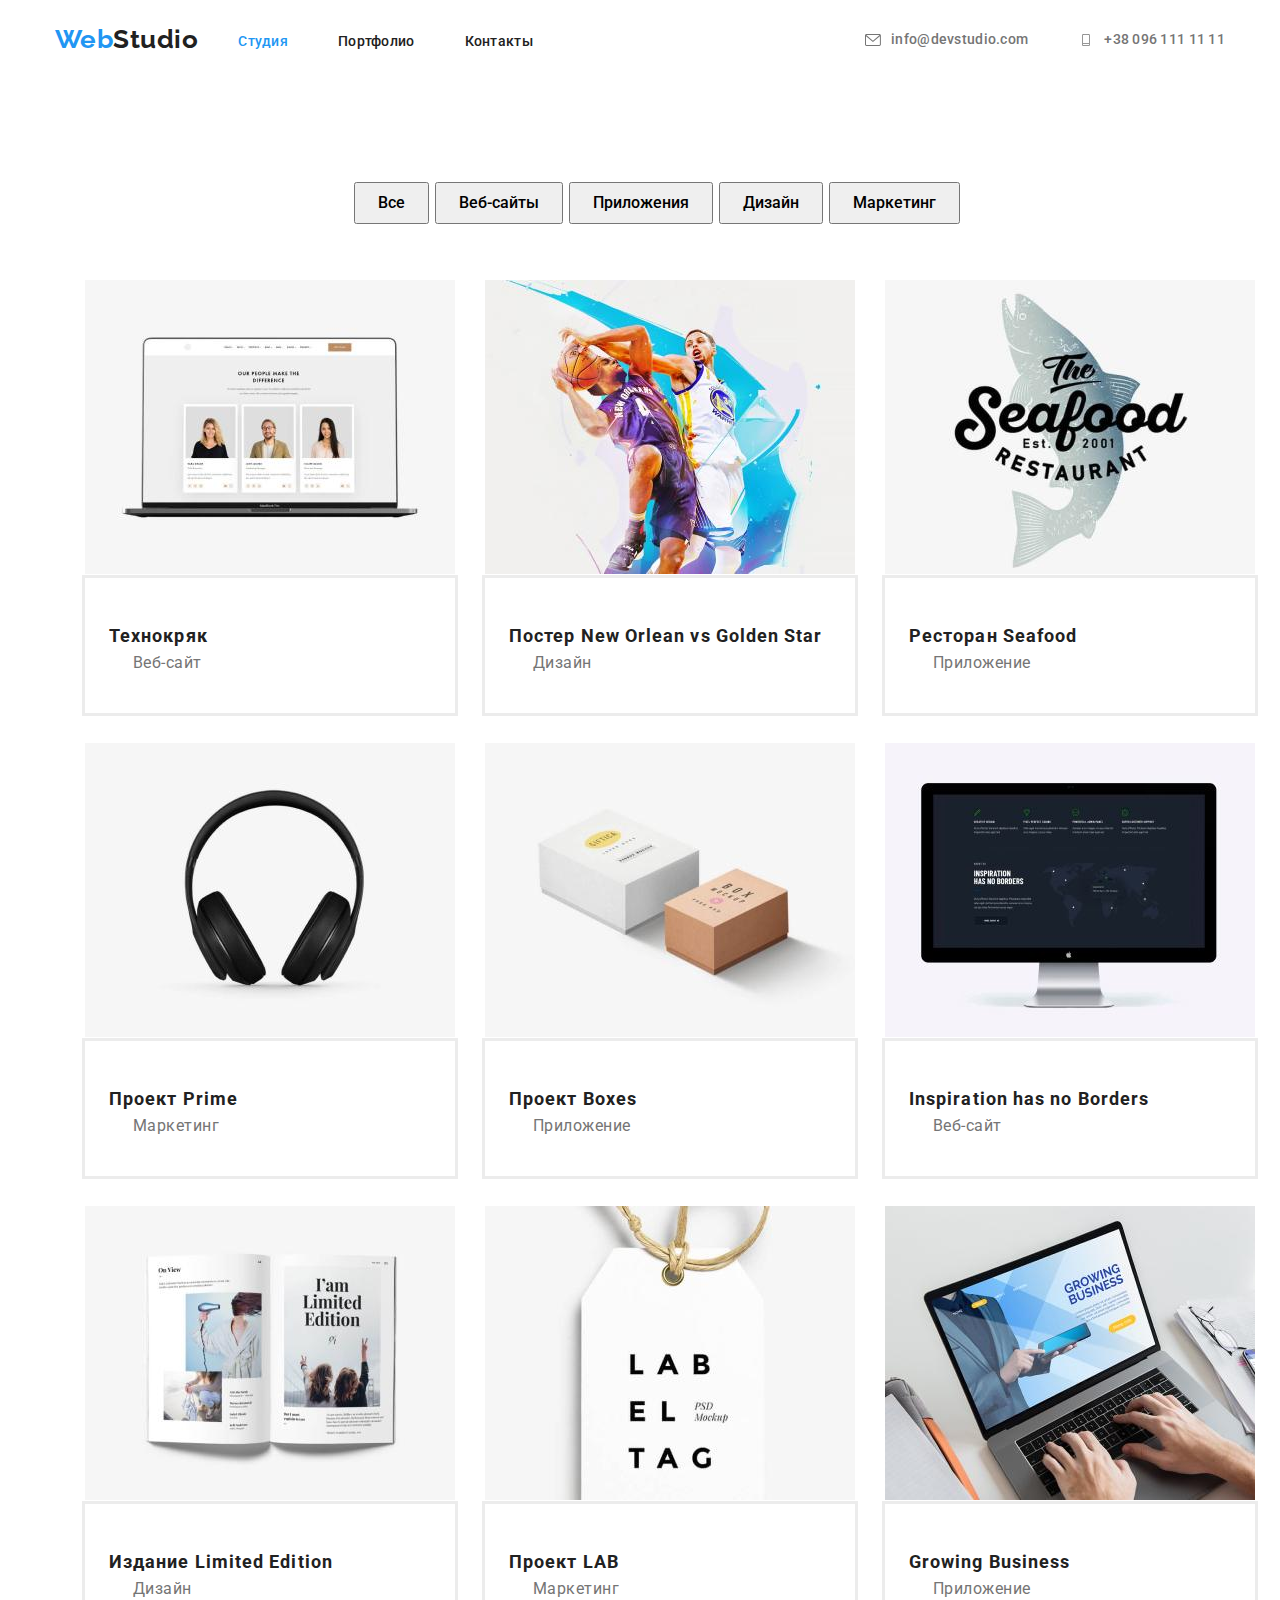
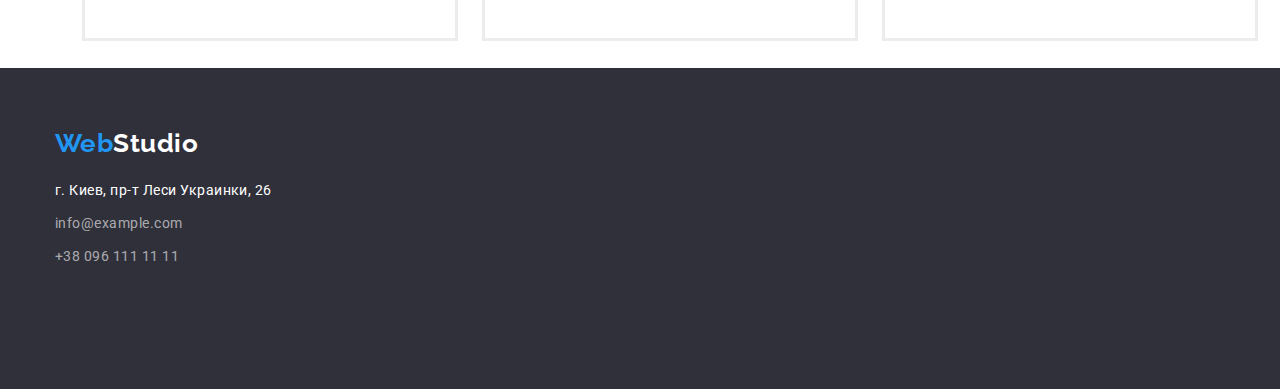
==== portfolio.html @ 42c03969 "start" ====
<!DOCTYPE html>
<html lang="ru">
<head>
    <meta charset="UTF-8">
    <meta http-equiv="X-UA-Compatible" content="IE=edge">
    <meta name="viewport" content="width=device-width, initial-scale=1.0">
    <title>Document</title>
    <link rel="preconnect" href="https://fonts.gstatic.com" crossorigin>
    <link href="https://fonts.googleapis.com/css2?family=Raleway:wght@700&family=Roboto:wght@400;500;700;900&display=swap" rel="stylesheet"/>
    <link rel="stylesheet" href="link rel="preconnect href="https://fonts.googleapis.com">
    <link rel="stylesheet" href="https://cdnjs.cloudflare.com/ajax/libs/modern-normalize/1.1.0/modern-normalize.min.css">
    <link rel="stylesheet" href="./css/styles.css">
</head>
<body>
    
    <header>
        <div class="container">
    <div class="main-navigation">
        <nav class="main-nav">
            <div class="logo-head">
                <a class="logo" href="./index.html"><span class="web">Web</span>Studio</a>
            </div>   
        
                <ul class="site-nav">
                    <li class="site-nav-linc"><a href="./index.html" class="linc curent">Студия</a></li>
                    <li class="site-nav-linc"><a href="./portfolio.html" class="linc">Портфолио</a></li>
                    <li class="site-nav-linc"><a href="" class="linc">Контакты</a></li>
                </ul>
            
         </nav>
                <ul class="contact">
                     <li class="contact-item"> <a class="contact-link" href="emailto:info@devstudio.com"><svg class="contacts-icon" width="16" height="12"><use href="./images/symbol-defs.svg#icon-envelope"> </use></svg>info@devstudio.com </a></li>
                     <li> <a class="contact-link" href="tel:+380961111111"><svg class="contacts-icon" width="16" height="12"><use href="./images/symbol-defs.svg#icon-phone"> </use></svg> +38 096 111 11 11</a></li>
                     
                </ul>
            
    </div>
    </div>
        </header>
        
    <main>
        
        <section class="section-filters">
            <div class="container">
            <h1 class="visually-hidden">фильтры</h1>
            <ul class="filters">
                <li>
                    <button class="btn-portfolio" type="button">Все</button>
                </li>
                <li>
                    <button class="btn-portfolio" type="button">Веб-сайты</button>
                </li>
                <li>
                    <button class="btn-portfolio" type="button">Приложения</button>
                </li>
                <li>
                    <button class="btn-portfolio" type="button">Дизайн</button>
                </li>
                <li>
                    <button class="btn-portfolio" type="button">Маркетинг</button>
                </li>
            </ul>
       

    <ul class="filters-content">
        <li class="ftr-content">
            <img class="img-portfolio" src="./images/img(1).jpg" alt="ноутбук" width="370">
           <div class="card-text">
            <h2 class="title-portfolio">Технокряк</h2>
            <p class="title-work">Веб-сайт</p>
           </div>
        </li>
        <li class="ftr-content">
            <img class="img-portfolio" src="./images/img(2).jpg" alt="баскетболисти" width="370">
         <div class="card-text">
            <h2 class="title-portfolio">Постер New Orlean vs Golden Star</h2>
            <p class="title-work">Дизайн</p>
        </div>
        </li>
        <li class="ftr-content">
            <img class="img-portfolio" src="./images/img(3).jpg" alt="рыба" width="370">
         <div class="card-text">
            <h2 class="title-portfolio">Ресторан Seafood</h2>
            <p class="title-work">Приложение</p>
        </div>
        </li>
        <li class="ftr-content">
            <img class="img-portfolio" src="./images/img(4).jpg" alt="наушники" width="370">
         <div class="card-text">
            <h2 class="title-portfolio">Проект Prime</h2>
            <p class="title-work">Маркетинг</p>
         </div>
        </li>
        <li class="ftr-content">
            <img class="img-portfolio" src="./images/img(5).jpg" alt="коробки" width="370">
         <div class="card-text">
            <h2 class="title-portfolio">Проект Boxes</h2>
            <p class="title-work">Приложение</p>
        </div>
        </li>
        <li class="ftr-content">
            <img class="img-portfolio" src="./images/img(6).jpg" alt="монитор" width="370">
         <div class="card-text">
            <h2 class="title-portfolio">Inspiration has no Borders</h2>
            <p class="title-work">Веб-сайт</p>
        </div>
        </li>
        <li class="ftr-content">
            <img class="img-portfolio" src="./images/img(7).jpg" alt="книга" width="370">
        <div class="card-text">
            <h2 class="title-portfolio">Издание Limited Edition</h2>
            <p class="title-work">Дизайн</p>
        </div>
        </li>
        <li class="ftr-content">
            <img class="img-portfolio" src="./images/img(8).jpg" alt="бирка" width="370">
         <div class="card-text">
            <h2 class="title-portfolio">Проект LAB</h2>
            <p class="title-work">Маркетинг</p>
        </div>
        </li>
        <li class="ftr-content">
            <img class="img-portfolio" src="./images/img(9).jpg" alt="ноутбук" width="370">
            <div class="card-text">
            <h2 class="title-portfolio">Growing Business</h2>
            <p class="title-work">Приложение</p>
        </div>
        </li>
    
    </ul>
</div>
        </section>
       
    </main>
    <footer class="footer">
        <div class="container">
            <div class="footer-content">
                <a class="logo-footer" href="./index.html"><span class="web">Web</span>Studio</a>
            </div>
                <address>
                    <ul class="address">
                      <li><a class="location" href="https://bit.ly/3pXMvUd" target="_blank" rel="noopener noreferrer">г. Киев, пр-т
                          Леси Украинки, 26</a> </li>
                      <li><a class="link" href="mailto:info@devstudio.com">info@example.com</a> </li>
                      <li><a class="contact-num" href="tel:+380961111111">+38 096 111 11 11</a> </li>
                    </ul>
                </address>
           
        </div>
    </footer>
    
</body>
---- css/styles.css ----
/*колір основного текста #212121*/
/*другорядний колир текста #757575*/
/*білий #FFFFFF*/
/*акцент #2196F3*/
/* вторичний фон  #F5F4FA*/
:root {
--primary-text-color: #212121; 
--title-text-color: #757575;
--accent-color: #2196F3;
--hero-title-color: #ffffff;
--background-hero-color: #2F303A;
}
h1,h2,h3,h4,p,ul {
     margin: 0px;
}


body {
    background-color: var(--hero-title-color);
    color:var(--title-text-color);
    font-family: Roboto, sans-serif;
    font-style: normal;
    font-weight: 400;
    letter-spacing: 0.03em;
}

.container {
    width: 1200px;
    padding-left: 15px;
    padding-right: 15px;
    margin: 0 auto;
    /* outline: 2px solid tomato; */
}
ul {
    list-style: none;
    /* logo */
}
.logo:hover{
    color: var(--accent-color);
}
.web {
    color: var(--accent-color);
    font-family: Raleway, sans-serif; 
    font-weight: 700;
    font-size: 26px;
    line-height: 1.19;
    margin-top: 24px;
    
}
.logo {
    padding-top: 24px;
    padding-bottom: 25px;

    color:var(--primary-text-color) ;
    font-family: Raleway, sans-serif;
    font-weight: 700;
    font-size: 26px;
    line-height: 1.19;
   
}
.logo-head{
    display: flex;  
}

/* site- nav */
.main-navigation{
    display: flex;
    justify-content: space-between;
}
.main-nav{
    display: flex;
}
.site-nav .linc {
    color: var(--primary-text-color);
    font-weight: 500;
    font-size: 14px;
    line-height: 1,14;
    letter-spacing: 0.02em;
}
.site-nav{
    display: flex;
   
}
     

.nav-header{
    display: flex;
    align-items: center;
}
.linc{
   
    margin-top: 32px;
}
.site-nav-linc{
    margin-right: 50px;
    padding-bottom: 32px;
    padding-top: 32px;
}

.site-nav .linc:hover,
.site-nav .linc:focus{
    color: var(--accent-color);
}
.site-nav .linc.curent {
    color: var(--accent-color);
}

/* контакти */
.contact{
    display: flex; 
    padding-top: 32px;
    padding-bottom: 32px;
}

.contact-item{
    margin-right: 50px;
}
.contacts-icon{
    margin-right: 10px;
    fill: var(--title-text-color);
}
.contact-link:hover .contacts-icon{
fill: var(--accent-color);
}

.contact-link:focus .contacts-icon{
    fill: var(--accent-color);
}

.contact-link{
    display: flex;
    align-items: center;
 
    color: var(--title-text-color);

    font-weight: 500;
    font-size: 14px;
    line-height: 1.14;
    letter-spacing: 0.02em;
    
}
.contact-link:hover,
.contact-link:focus {
    color: var(--accent-color);
}


/* hero */
.hero-block {
    display: flow-root;
}
.hero {
    padding-top: 200px;
    padding-bottom: 210px;
    background-color: var(--background-hero-color);
    background-image: linear-gradient(rgba(47, 48, 58, 0.4),rgba(47, 48, 58, 0.4)), url(../images/herofon.jpg );
    max-width: 1600рх;
    background-repeat: no-repeat;
    background-size: cover;
    margin: 0 auto;
}   

.hero-title {
    display: block;
    margin-right: auto;
    margin-left: auto;
    width: 696px;
   
    color: var(--hero-title-color);

    font-weight: 900;
    font-size: 44px;
    line-height: 1.36;
    text-align: center;
    letter-spacing: 0.06em;
    text-transform: uppercase;
    
}

.section-title {
    width: 376px;
    height: 42px;
    text-align: center;
    margin-left: auto;
    margin-right: auto;
    margin-bottom: 50px;

    color: var(--primary-text-color);
    font-weight: 700;
    font-size: 36px;
    line-height: 1.16;
    text-align: center;
}
.feature {
    display: flex;
    justify-content: center;
}
.feature .title {
    color: var(--primary-text-color);
}
.qualities{
    padding-top: 94px;
    padding-bottom: 94px;
}
.title {
    margin-bottom: 10px;

    color: var(--primary-text-color);
    
    font-weight: 700;
    font-size: 14px;
    line-height: 1.14;
    text-transform: uppercase;
}

.description {
    margin-right: 30px;
    width: 270px;
    height: 75px;
    
    font-size: 14px;
    line-height: 1.7;
}

.description:last-child{
    margin-right: 0 px;
}
.comand-name {
    margin-bottom: 10px;

    color: var(--primary-text-color);
    
    font-weight: 500;
    font-size: 16px;
    line-height: 1.18;
}
.profession {
    margin-bottom: 30px;
    font-size: 16px;
    line-height: 1.18;
}
/* button */
.button {
    cursor: pointer;
    color: var(--primary-text-color);
    background-color: var(--accent-color);
    font-family: 'Roboto';
    font-style: normal;
}
.button-primary {
   margin-top: 30px;
    margin-left: auto;
    margin-right: auto;
    display: block;
    border-radius: 4px;


    color: var(--hero-title-color);
    background-color: var(--accent-color);
    cursor: pointer;
    font-family: inherit;
    font-style: normal;
    font-weight: 700;
    font-size: 16px;
    line-height: 1.9;
    letter-spacing: 0.06em;
}
.btn-portfolio {
    cursor: pointer;
    font-family: inherit;
    font-style: normal;
    font-weight: 500;
    font-size: 16px;
    line-height: 1.6;
    padding: 6px 22px;
    
}
.filters{
    display: flex;
    justify-content: center;
    margin-bottom: 56px;
    
}  
.filters >li:not(last chaild){
    margin-right: 6px;
}

.btn-portfolio:hover,
.btn-portfolio:focus {
    color: var(--hero-title-color);
    background-color: var(--accent-color);
} 
/* футер */
footer {
    background-color: var(--background-hero-color);
}
.logo-footer {
    color: var(--hero-title-color);
    font-family: Raleway, sans-serif;
    font-weight: 700;
    font-size: 26px;
    line-height: 1,19;
}
/* адреса */
.location {
    margin-bottom: 9px;
    display: block;

    color: var(--hero-title-color);
    font-family: 'Roboto';
    font-style: normal;
}
.link{
    margin-bottom: 9px;
    display: block;
}
.contact-num{
    padding-bottom: 60px;
    display: block;
}

.link,
.contact-num {
    color: rgba(255, 255, 255, 0.6);
    font-style: normal;  
}
.link:hover,
.contact-num:hover {
    color: var(--accent-color);
} 
.link:focus,
.contact-num:focus {
    color: var(--accent-color);
} 

address {
    font-size: 14px;
    line-height: 1.7;
}

/* portfolio */
.card-text{
    padding: 20px 24px;
    outline: solid #ECECEC;
}
.title-portfolio {
    margin-top: 20px;
   
    
    color: var(--primary-text-color);

    font-weight: 700;
    font-size: 18px;
    line-height: 2;
    letter-spacing: 0.06em;
}
.title-work{
    margin-left: 24px;
    margin-bottom: 20px;
}
.p {
    font-size: 16px;
    line-height: 1.9;
}
a {  
    text-decoration: none;
 }
 .visually-hidden {
    position: absolute;
    width: 1px;
    height: 1px;
    margin: -1px;
    border: 0;
    padding: 0;
    white-space: normal;
    clip-path: inset(100%);
    clip: rect(0 0 0 0);
    overflow: hidden;
}
.images{
    display: flex;
    justify-content: flex-start;
    padding: 0;
   
}
.images >li:not(last child){
    margin-right: 30px;
}
.img-work{
    margin-bottom: 94px;
}

.section-team{
    padding-top: 94px;
    padding-bottom: 94px;
}
.comand-cards{
padding-top: 30px;
padding-bottom: 30px;
}
.comand{
    display: flex;
    justify-content: flex-start;
    padding: 0;
}
.comand .comand-teem:not(last child){
    margin-right: 30px;
}
.comand-name,
.profession{
    text-align: center;
}
.footer-content{
    display: block;
    margin-bottom: 20px;
}
.footer{
    padding-top: 60px;
    padding-bottom: 60px;
}

.address{
    display: contents;
}

.filters-content{
   display: flex;
   flex-wrap: wrap;
   padding-left: 0; 
   margin-right: -30px; 
   margin-right: -30px;
}
.head-portfolio{
    border-bottom: solid #ECECEC;
}
.section-filters{
    padding-top: 100px;
}
.ftr-content{
    flex-basis: calc((100% - 90px) / 3);
    margin-left: 30px;
    margin-bottom: 30px;

}
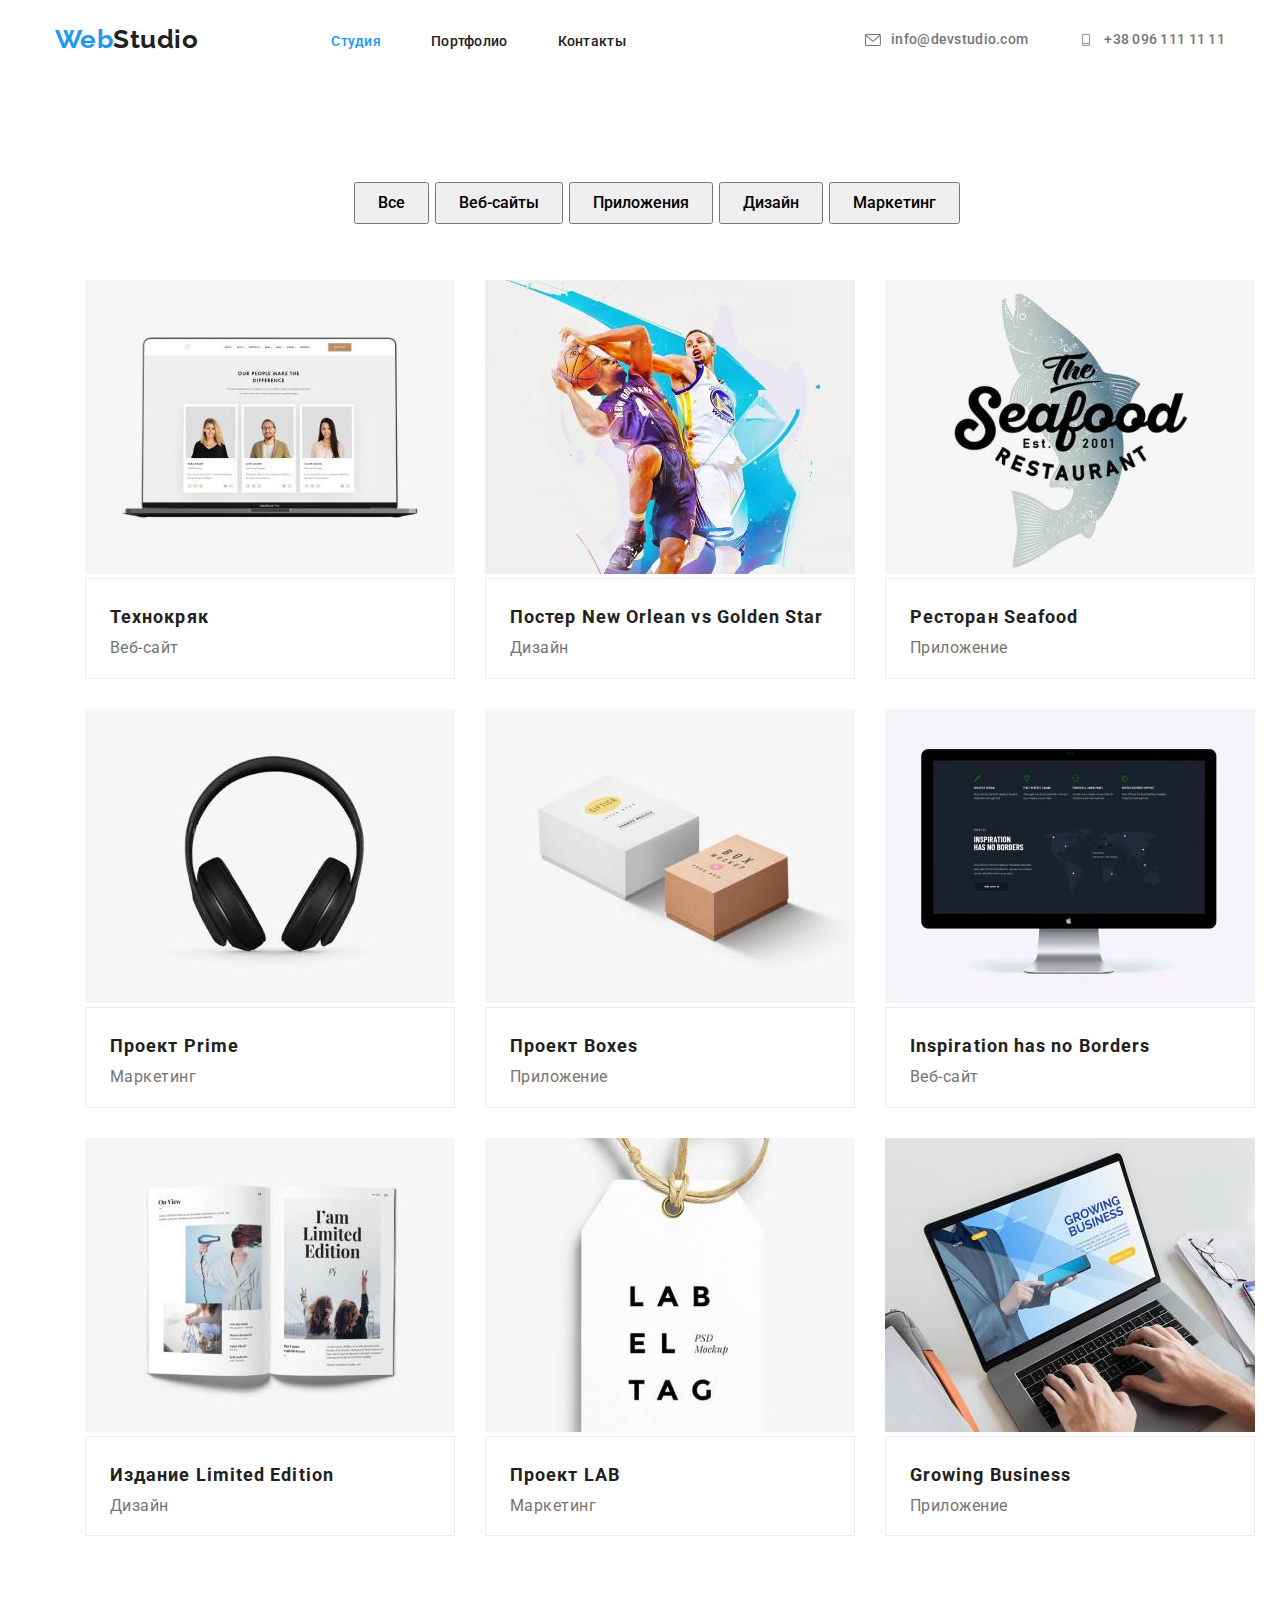
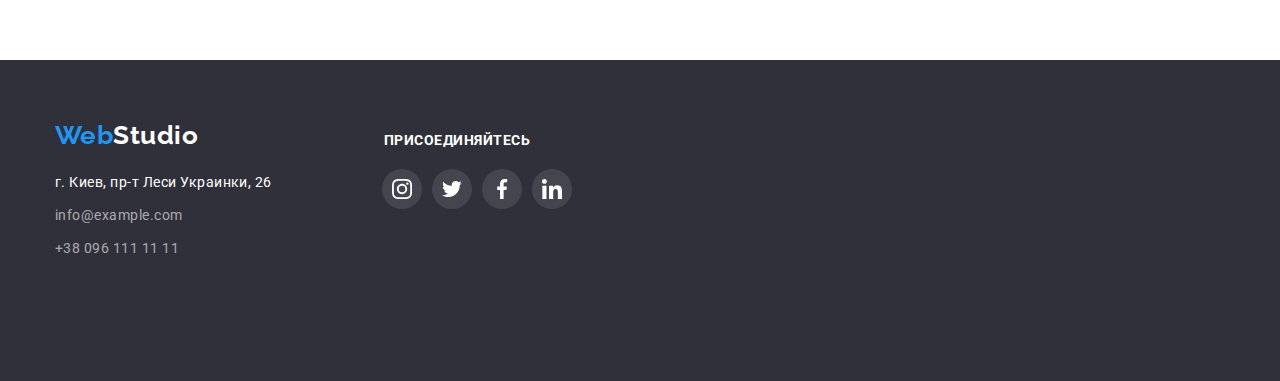
==== commit fe1f75fd: "fix-4" ====
--- a/portfolio.html
+++ b/portfolio.html
@@ -133,7 +133,8 @@
        
     </main>
     <footer class="footer">
-        <div class="container">
+        <div class="container-futer">
+           <div class="ftr-cont">
             <div class="footer-content">
                 <a class="logo-footer" href="./index.html"><span class="web">Web</span>Studio</a>
             </div>
@@ -145,8 +146,20 @@
                       <li><a class="contact-num" href="tel:+380961111111">+38 096 111 11 11</a> </li>
                     </ul>
                 </address>
+            </div>
+            
+        <div class="footer-icons">
+            <p class="ftr-title">присоединяйтесь</p>
+                <ul class="soc-list-ftr">
+                    <li class="soc-item"><a class="soc-link-ftr"><svg class="icons-footer" width="20" height="20"><use href="./images/soclink.svg#icon-instagram"></use></svg></a></li>
+                    <li class="soc-item"><a class="soc-link-ftr"><svg class="icons-footer"width="20" height="20"><use href="./images/soclink.svg#icon-twitter"></use></svg></a></li>
+                    <li class="soc-item"><a class="soc-link-ftr"><svg class="icons-footer" width="20" height="20"><use href="./images/soclink.svg#icon-facebook"></use></svg></a></li>
+                    <li class="soc-item"><a class="soc-link-ftr"><svg class="icons-footer"width="20" height="20"><use href="./images/soclink.svg#icon-linkedin"></use></svg></a></li>
+                </ul>
+            </div>
+        </div>
            
-        </div>
+        
     </footer>
     
 </body>--- a/css/styles.css
+++ b/css/styles.css
@@ -48,6 +48,7 @@
     
 }
 .logo {
+    margin-right: 93px;
     padding-top: 24px;
     padding-bottom: 25px;
 
@@ -79,7 +80,6 @@
 }
 .site-nav{
     display: flex;
-   
 }
      
 
@@ -88,7 +88,6 @@
     align-items: center;
 }
 .linc{
-   
     margin-top: 32px;
 }
 .site-nav-linc{
@@ -177,9 +176,10 @@
     
 }
 
+.section{
+    padding-bottom: 50px
+}
 .section-title {
-    width: 376px;
-    height: 42px;
     text-align: center;
     margin-left: auto;
     margin-right: auto;
@@ -202,6 +202,13 @@
     padding-top: 94px;
     padding-bottom: 94px;
 }
+.icon-qualitis{
+    padding: 25px 102px;
+    background-color: #F5F4FA;
+    max-width: 270px;
+    margin-bottom: 30px;
+}
+
 .title {
     margin-bottom: 10px;
 
@@ -225,6 +232,10 @@
 .description:last-child{
     margin-right: 0 px;
 }
+
+.comand-teem{
+    display: block;
+}
 .comand-name {
     margin-bottom: 10px;
 
@@ -235,7 +246,6 @@
     line-height: 1.18;
 }
 .profession {
-    margin-bottom: 30px;
     font-size: 16px;
     line-height: 1.18;
 }
@@ -253,7 +263,7 @@
     margin-right: auto;
     display: block;
     border-radius: 4px;
-
+    padding: 10px 32px;
 
     color: var(--hero-title-color);
     background-color: var(--accent-color);
@@ -265,6 +275,12 @@
     line-height: 1.9;
     letter-spacing: 0.06em;
 }
+.button-primary:hover,
+.button-primary:focus{
+   background-color:  #188CE8;
+}
+
+
 .btn-portfolio {
     cursor: pointer;
     font-family: inherit;
@@ -299,9 +315,18 @@
     font-family: Raleway, sans-serif;
     font-weight: 700;
     font-size: 26px;
-    line-height: 1,19;
-}
+    line-height: 1.19;
+}
+
+.icons-footer{
+    fill: var(--hero-title-color);
+   
+}
+
+
+
 /* адреса */
+
 .location {
     margin-bottom: 9px;
     display: block;
@@ -315,7 +340,6 @@
     display: block;
 }
 .contact-num{
-    padding-bottom: 60px;
     display: block;
 }
 
@@ -341,10 +365,10 @@
 /* portfolio */
 .card-text{
     padding: 20px 24px;
-    outline: solid #ECECEC;
+    border: 1px solid #ECECEC;
 }
 .title-portfolio {
-    margin-top: 20px;
+    margin-bottom: 4px;
    
     
     color: var(--primary-text-color);
@@ -355,8 +379,7 @@
     letter-spacing: 0.06em;
 }
 .title-work{
-    margin-left: 24px;
-    margin-bottom: 20px;
+   
 }
 .p {
     font-size: 16px;
@@ -383,36 +406,77 @@
     padding: 0;
    
 }
-.images >li:not(last child){
+.images >li:not(:last-child){
     margin-right: 30px;
 }
-.img-work{
-    margin-bottom: 94px;
-}
-
+
+.soc-list{
+    display: flex;
+    justify-self: auto;
+    justify-content:center;
+    align-items: center;
+    padding: 16px 32px;
+
+}
+
+.soc-item:not(:last-child){
+    margin-right: 10px;
+}
+
+.soc-link{
+    width: 40px;
+    height: 40px;
+    display: flex;
+    justify-self: auto;
+    justify-content:center;
+    align-items: center;
+    border-radius: 50% 50%;
+}
+.icons{
+    fill: #AFB1B8;
+}
+.icons:hover{
+    fill: var(--hero-title-color);
+}
+.soc-link:hover,
+.soc-link:focus{
+    background-color: #2196F3;
+}
+.soc-link:hover .icons,
+.soc-link:focus .icons{
+    fill: var(--hero-title-color);
+}
 .section-team{
     padding-top: 94px;
     padding-bottom: 94px;
+    background-color: #F5F4FA;
 }
 .comand-cards{
 padding-top: 30px;
 padding-bottom: 30px;
-}
+background-color: #ffffff;
+}
+.comand-bloc{
+    border:1px solid #AFB1B8;
+    box-shadow: 0 10px 10px -5px rgb(0 0 0 / 30%);
+}
+
 .comand{
     display: flex;
     justify-content: flex-start;
     padding: 0;
 }
-.comand .comand-teem:not(last child){
+ .comand-bloc:not(:last-child){
     margin-right: 30px;
 }
 .comand-name,
 .profession{
     text-align: center;
+    
 }
 .footer-content{
     display: block;
-    margin-bottom: 20px;
+    padding-bottom: 20px;
 }
 .footer{
     padding-top: 60px;
@@ -435,6 +499,7 @@
 }
 .section-filters{
     padding-top: 100px;
+    padding-bottom: 94px;
 }
 .ftr-content{
     flex-basis: calc((100% - 90px) / 3);
@@ -442,3 +507,106 @@
     margin-bottom: 30px;
 
 }
+/*  Постоянные клиенты*/
+.group-list{
+    display: flex;
+    justify-self: auto;
+    align-items: center;
+    justify-content: center;
+    padding-left: 0px;
+}
+
+.group-link{
+    width: 170px;
+    height: 92px;
+    display: flex;
+    border: 1px solid #AFB1B8;
+    border-radius: 2px;
+    align-items: center;
+    justify-content: center;
+    fill: #AFB1B8;
+}
+.group{
+    width: 106px;
+    height: 60px;
+}
+
+
+.group-link:hover,
+.group-link:focus{
+    border-color: var(--accent-color);
+    fill: var(--accent-color);
+}
+
+.group-item:not(:last-child){
+    margin-right:30px;
+}
+
+.group-section{
+    padding-top: 95px;
+    padding-bottom: 94px;
+}
+
+
+
+.container-futer{
+    width: 1200px;
+    padding-left: 15px;
+    padding-right: 15px;
+    margin: 0 auto;
+    display: flex;
+    align-items: center;
+}
+.ftr-title{
+    text-transform: uppercase;
+    font-weight: 700;
+    color: #ffffff;
+    font-size: 14px;
+}
+.footer-icons{
+    text-align: center;
+    margin-bottom: 100px;
+   
+}
+.ftr-cont{
+    padding-bottom: 60px;
+    margin-right: 70px
+}
+/* icon soc futer */
+.soc-list-ftr{
+    display: flex;
+    justify-self: auto;
+    justify-content:center;
+    align-items: center;
+    padding-top: 20px;
+
+}
+
+.soc-item:not(:last-child){
+    margin-right: 10px;
+}
+
+.soc-link-ftr{
+    width: 40px;
+    height: 40px;
+    display: flex;
+    justify-self: auto;
+    justify-content:center;
+    align-items: center;
+    border-radius: 50% 50%;
+    background-color:rgba(255, 255, 255, 0.1);
+}
+.icons-footer{
+    fill: var(--hero-title-color);
+    
+}
+.icons-footer:hover{
+    fill: var(--hero-title-color);
+}
+.soc-link-ftr:hover,
+.soc-link-ftr:focus{
+    background-color: #2196F3;
+}
+.soc-link-ftr:hover .icons-footer,
+.soc-link-ftr:focus .icons-footer{
+    fill: var(--hero-title-color);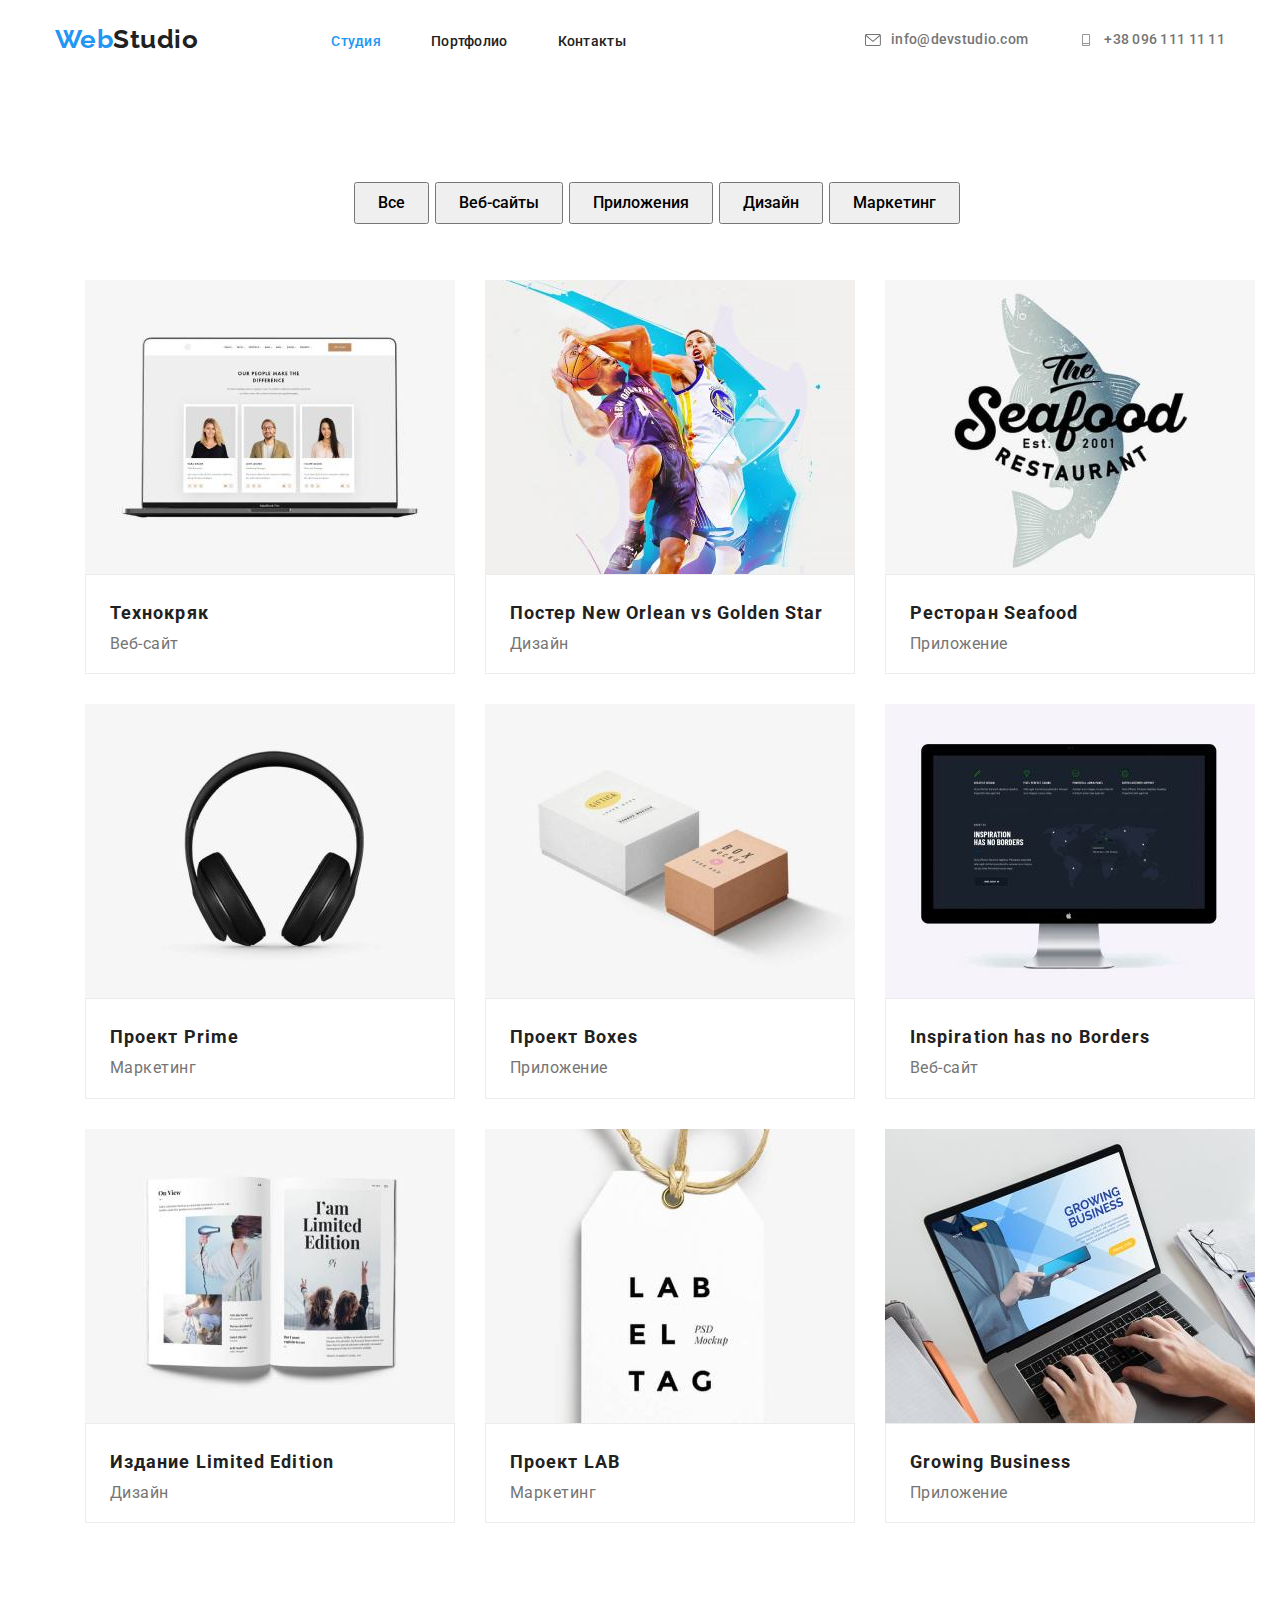
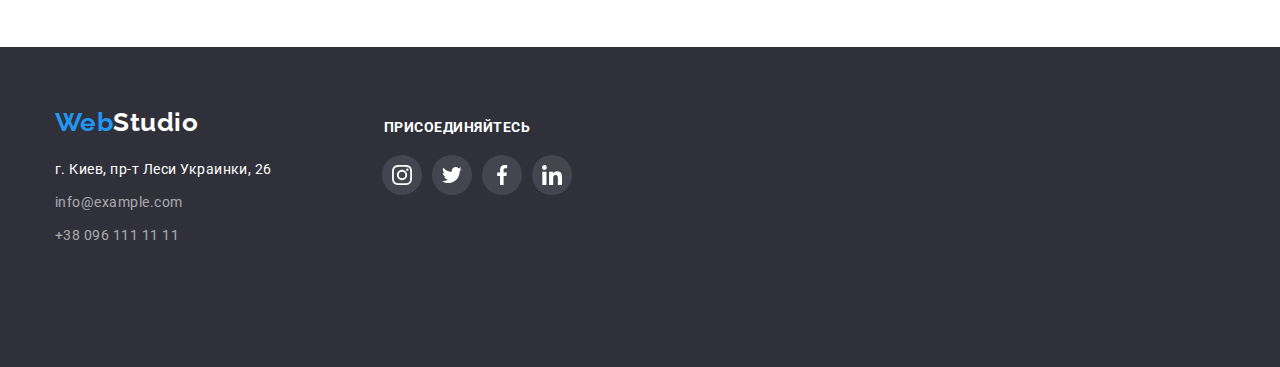
==== commit 1b1f8b3c: "fix-4" ====
--- a/portfolio.html
+++ b/portfolio.html
@@ -64,67 +64,85 @@
 
     <ul class="filters-content">
         <li class="ftr-content">
+            <a class="portfolio-link">
             <img class="img-portfolio" src="./images/img(1).jpg" alt="ноутбук" width="370">
            <div class="card-text">
             <h2 class="title-portfolio">Технокряк</h2>
             <p class="title-work">Веб-сайт</p>
            </div>
+            </a>
         </li>
         <li class="ftr-content">
-            <img class="img-portfolio" src="./images/img(2).jpg" alt="баскетболисти" width="370">
+            <a class="portfolio-link">
+                <img class="img-portfolio" src="./images/img(2).jpg" alt="баскетболисти" width="370">
          <div class="card-text">
             <h2 class="title-portfolio">Постер New Orlean vs Golden Star</h2>
             <p class="title-work">Дизайн</p>
         </div>
+            </a>
         </li>
         <li class="ftr-content">
+           <a class="portfolio-link">
             <img class="img-portfolio" src="./images/img(3).jpg" alt="рыба" width="370">
-         <div class="card-text">
-            <h2 class="title-portfolio">Ресторан Seafood</h2>
-            <p class="title-work">Приложение</p>
-        </div>
+            <div class="card-text">
+               <h2 class="title-portfolio">Ресторан Seafood</h2>
+               <p class="title-work">Приложение</p>
+           </div>
+           </a>
         </li>
         <li class="ftr-content">
-            <img class="img-portfolio" src="./images/img(4).jpg" alt="наушники" width="370">
+            <a class="portfolio-link">
+                <img class="img-portfolio" src="./images/img(4).jpg" alt="наушники" width="370">
          <div class="card-text">
             <h2 class="title-portfolio">Проект Prime</h2>
             <p class="title-work">Маркетинг</p>
          </div>
+            </a>
         </li>
         <li class="ftr-content">
-            <img class="img-portfolio" src="./images/img(5).jpg" alt="коробки" width="370">
+            <a class="portfolio-link">
+                <img class="img-portfolio" src="./images/img(5).jpg" alt="коробки" width="370">
          <div class="card-text">
             <h2 class="title-portfolio">Проект Boxes</h2>
             <p class="title-work">Приложение</p>
         </div>
+            </a>
         </li>
         <li class="ftr-content">
-            <img class="img-portfolio" src="./images/img(6).jpg" alt="монитор" width="370">
+            <a class="portfolio-link">
+                <img class="img-portfolio" src="./images/img(6).jpg" alt="монитор" width="370">
          <div class="card-text">
             <h2 class="title-portfolio">Inspiration has no Borders</h2>
             <p class="title-work">Веб-сайт</p>
         </div>
+            </a>
         </li>
         <li class="ftr-content">
-            <img class="img-portfolio" src="./images/img(7).jpg" alt="книга" width="370">
+            <a class="portfolio-link">
+                <img class="img-portfolio" src="./images/img(7).jpg" alt="книга" width="370">
         <div class="card-text">
             <h2 class="title-portfolio">Издание Limited Edition</h2>
             <p class="title-work">Дизайн</p>
         </div>
+            </a>
         </li>
         <li class="ftr-content">
-            <img class="img-portfolio" src="./images/img(8).jpg" alt="бирка" width="370">
+            <a class="portfolio-link">
+                <img class="img-portfolio" src="./images/img(8).jpg" alt="бирка" width="370">
          <div class="card-text">
             <h2 class="title-portfolio">Проект LAB</h2>
             <p class="title-work">Маркетинг</p>
         </div>
+            </a>
         </li>
         <li class="ftr-content">
-            <img class="img-portfolio" src="./images/img(9).jpg" alt="ноутбук" width="370">
-            <div class="card-text">
-            <h2 class="title-portfolio">Growing Business</h2>
-            <p class="title-work">Приложение</p>
-        </div>
+            <a class="portfolio-link">
+                <img class="img-portfolio" src="./images/img(9).jpg" alt="ноутбук" width="370">
+                <div class="card-text">
+                <h2 class="title-portfolio">Growing Business</h2>
+                <p class="title-work">Приложение</p>
+            </div>
+        </a>
         </li>
     
     </ul>
--- a/css/styles.css
+++ b/css/styles.css
@@ -289,8 +289,8 @@
     font-size: 16px;
     line-height: 1.6;
     padding: 6px 22px;
-    
-}
+}
+   
 .filters{
     display: flex;
     justify-content: center;
@@ -305,6 +305,8 @@
 .btn-portfolio:focus {
     color: var(--hero-title-color);
     background-color: var(--accent-color);
+    box-shadow: 0px 3px 1px rgba(0, 0, 0, 0.1), 0px 1px 2px rgba(0, 0, 0, 0.08), 0px 2px 2px rgba(0, 0, 0, 0.12);
+    border-radius: 4px; 
 } 
 /* футер */
 footer {
@@ -363,6 +365,10 @@
 }
 
 /* portfolio */
+
+.img-portfolio{
+    display: block;
+}
 .card-text{
     padding: 20px 24px;
     border: 1px solid #ECECEC;
@@ -378,9 +384,20 @@
     line-height: 2;
     letter-spacing: 0.06em;
 }
-.title-work{
-   
-}
+
+.portfolio-link{
+display: block;
+}
+
+.portfolio-link:hover,
+.portfolio-link:focus{
+    box-shadow: 0px 1px 1px rgba(0, 0, 0, 0.12), 0px 4px 4px rgba(0, 0, 0, 0.06), 1px 4px 6px rgba(0, 0, 0, 0.16);
+}
+
+
+
+
+
 .p {
     font-size: 16px;
     line-height: 1.9;
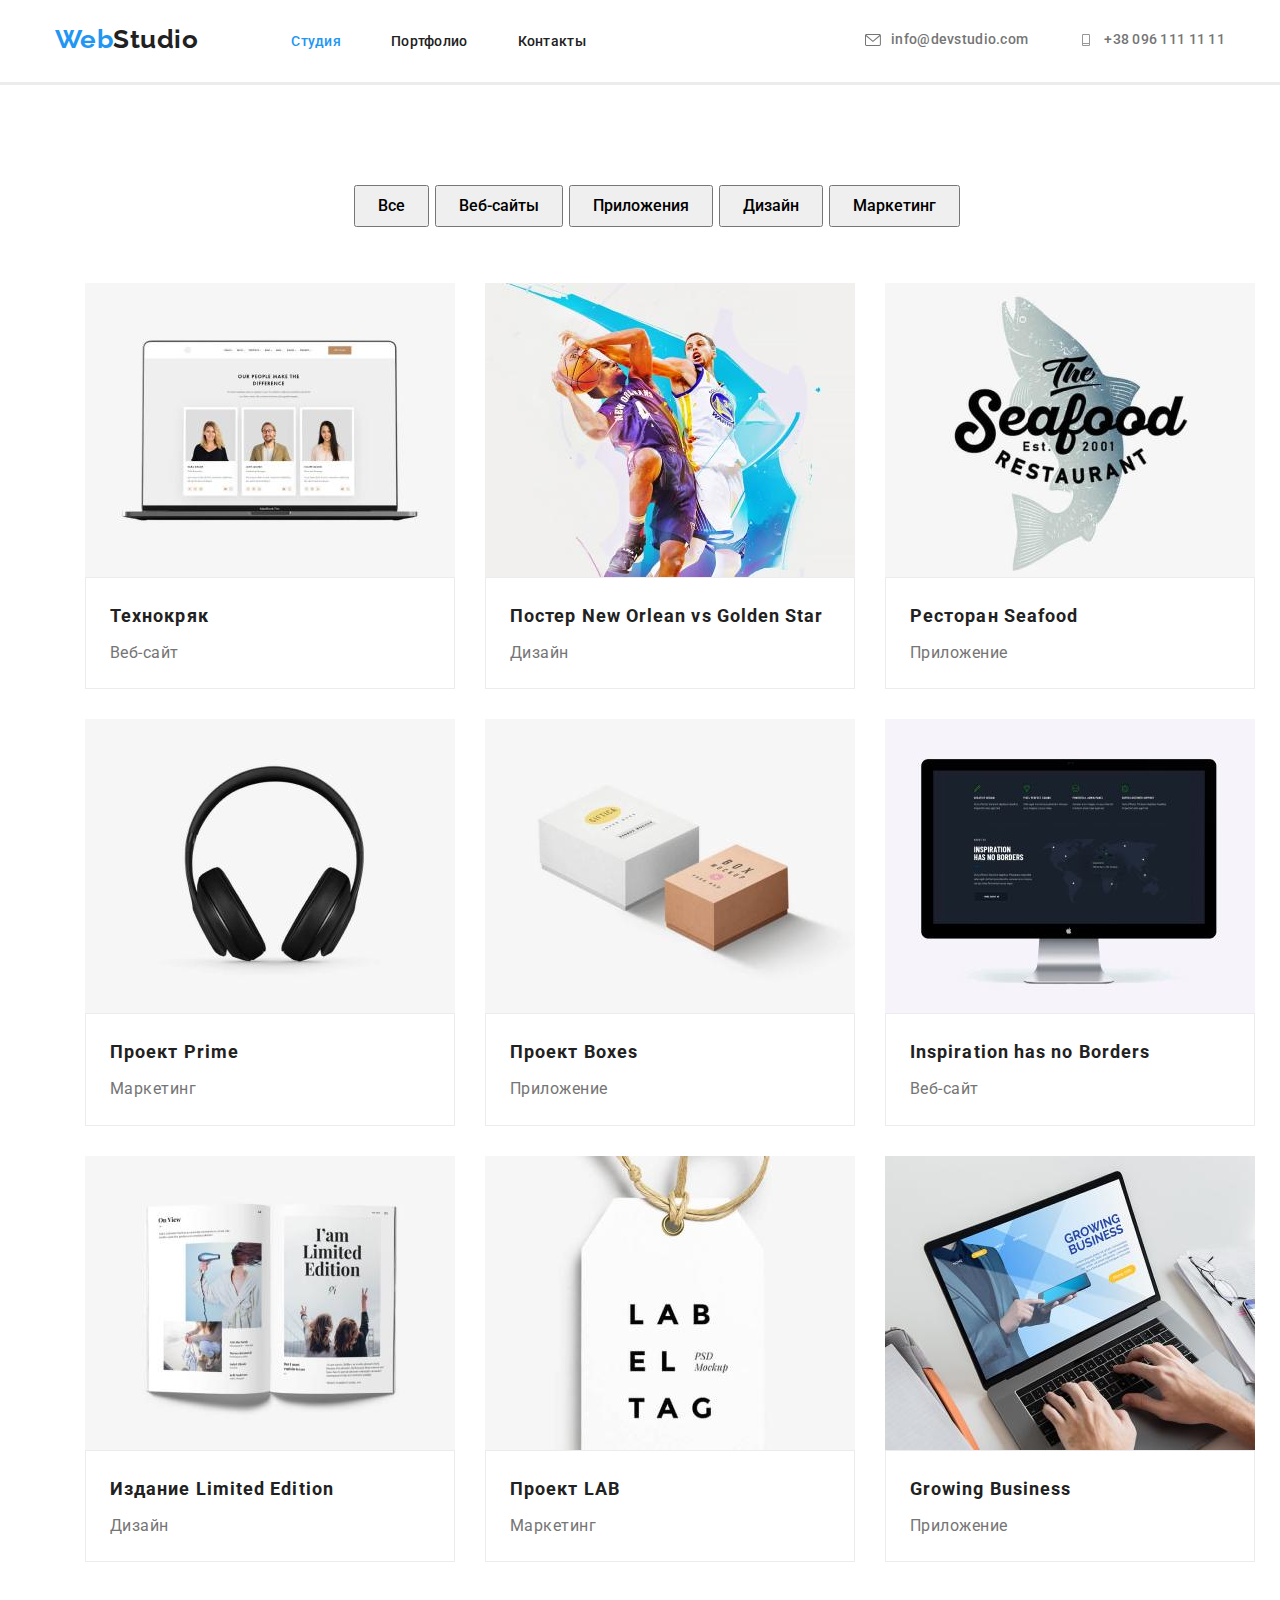
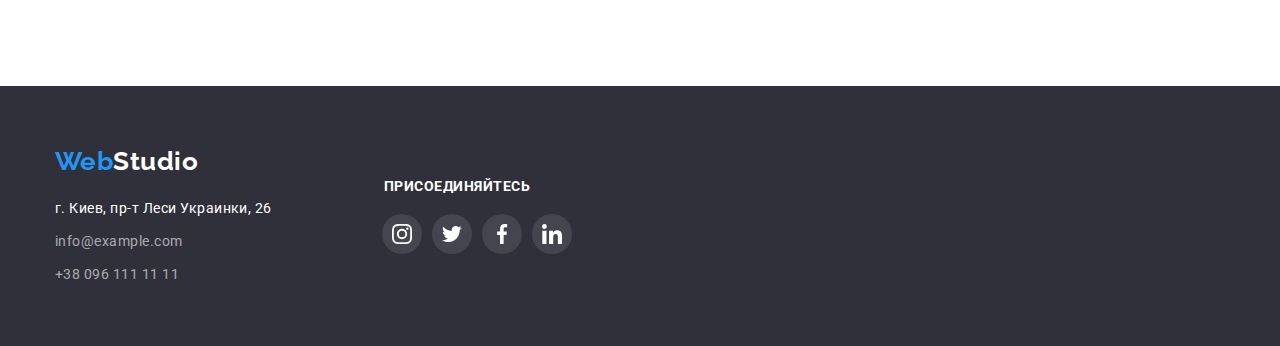
==== commit b5786e6c: "fix-5" ====
--- a/portfolio.html
+++ b/portfolio.html
@@ -1,183 +1,203 @@
 <!DOCTYPE html>
 <html lang="ru">
+
 <head>
     <meta charset="UTF-8">
     <meta http-equiv="X-UA-Compatible" content="IE=edge">
     <meta name="viewport" content="width=device-width, initial-scale=1.0">
     <title>Document</title>
     <link rel="preconnect" href="https://fonts.gstatic.com" crossorigin>
-    <link href="https://fonts.googleapis.com/css2?family=Raleway:wght@700&family=Roboto:wght@400;500;700;900&display=swap" rel="stylesheet"/>
-    <link rel="stylesheet" href="link rel="preconnect href="https://fonts.googleapis.com">
-    <link rel="stylesheet" href="https://cdnjs.cloudflare.com/ajax/libs/modern-normalize/1.1.0/modern-normalize.min.css">
+    <link
+        href="https://fonts.googleapis.com/css2?family=Raleway:wght@700&family=Roboto:wght@400;500;700;900&display=swap"
+        rel="stylesheet" />
+    <link rel="stylesheet" href="link rel=" preconnect href="https://fonts.googleapis.com">
+    <link rel="stylesheet"
+        href="https://cdnjs.cloudflare.com/ajax/libs/modern-normalize/1.1.0/modern-normalize.min.css">
     <link rel="stylesheet" href="./css/styles.css">
 </head>
+
 <body>
-    
-    <header>
+
+    <header class="head-portfolio">
         <div class="container">
-    <div class="main-navigation">
-        <nav class="main-nav">
-            <div class="logo-head">
-                <a class="logo" href="./index.html"><span class="web">Web</span>Studio</a>
-            </div>   
-        
-                <ul class="site-nav">
-                    <li class="site-nav-linc"><a href="./index.html" class="linc curent">Студия</a></li>
-                    <li class="site-nav-linc"><a href="./portfolio.html" class="linc">Портфолио</a></li>
-                    <li class="site-nav-linc"><a href="" class="linc">Контакты</a></li>
-                </ul>
-            
-         </nav>
+            <div class="main-navigation">
+                <nav class="main-nav">
+                    <div class="logo-head">
+                        <a class="logo" href="./index.html"><span class="web">Web</span>Studio</a>
+                    </div>
+
+                    <ul class="site-nav">
+                        <li class="site-nav-linc"><a href="./index.html" class="linc curent">Студия</a></li>
+                        <li class="site-nav-linc"><a href="./portfolio.html" class="linc">Портфолио</a></li>
+                        <li class="site-nav-linc"><a href="" class="linc">Контакты</a></li>
+                    </ul>
+
+                </nav>
                 <ul class="contact">
-                     <li class="contact-item"> <a class="contact-link" href="emailto:info@devstudio.com"><svg class="contacts-icon" width="16" height="12"><use href="./images/symbol-defs.svg#icon-envelope"> </use></svg>info@devstudio.com </a></li>
-                     <li> <a class="contact-link" href="tel:+380961111111"><svg class="contacts-icon" width="16" height="12"><use href="./images/symbol-defs.svg#icon-phone"> </use></svg> +38 096 111 11 11</a></li>
-                     
-                </ul>
-            
-    </div>
-    </div>
-        </header>
-        
+                    <li class="contact-item"> <a class="contact-link" href="emailto:info@devstudio.com"><svg
+                                class="contacts-icon" width="16" height="12">
+                                <use href="./images/symbol-defs.svg#icon-envelope"> </use>
+                            </svg>info@devstudio.com </a></li>
+                    <li> <a class="contact-link" href="tel:+380961111111"><svg class="contacts-icon" width="16"
+                                height="12">
+                                <use href="./images/symbol-defs.svg#icon-phone"> </use>
+                            </svg> +38 096 111 11 11</a></li>
+
+                </ul>
+
+            </div>
+        </div>
+    </header>
+
     <main>
-        
+
         <section class="section-filters">
             <div class="container">
-            <h1 class="visually-hidden">фильтры</h1>
-            <ul class="filters">
-                <li>
-                    <button class="btn-portfolio" type="button">Все</button>
-                </li>
-                <li>
-                    <button class="btn-portfolio" type="button">Веб-сайты</button>
-                </li>
-                <li>
-                    <button class="btn-portfolio" type="button">Приложения</button>
-                </li>
-                <li>
-                    <button class="btn-portfolio" type="button">Дизайн</button>
-                </li>
-                <li>
-                    <button class="btn-portfolio" type="button">Маркетинг</button>
-                </li>
-            </ul>
-       
-
-    <ul class="filters-content">
-        <li class="ftr-content">
-            <a class="portfolio-link">
-            <img class="img-portfolio" src="./images/img(1).jpg" alt="ноутбук" width="370">
-           <div class="card-text">
-            <h2 class="title-portfolio">Технокряк</h2>
-            <p class="title-work">Веб-сайт</p>
-           </div>
-            </a>
-        </li>
-        <li class="ftr-content">
-            <a class="portfolio-link">
-                <img class="img-portfolio" src="./images/img(2).jpg" alt="баскетболисти" width="370">
-         <div class="card-text">
-            <h2 class="title-portfolio">Постер New Orlean vs Golden Star</h2>
-            <p class="title-work">Дизайн</p>
-        </div>
-            </a>
-        </li>
-        <li class="ftr-content">
-           <a class="portfolio-link">
-            <img class="img-portfolio" src="./images/img(3).jpg" alt="рыба" width="370">
-            <div class="card-text">
-               <h2 class="title-portfolio">Ресторан Seafood</h2>
-               <p class="title-work">Приложение</p>
-           </div>
-           </a>
-        </li>
-        <li class="ftr-content">
-            <a class="portfolio-link">
-                <img class="img-portfolio" src="./images/img(4).jpg" alt="наушники" width="370">
-         <div class="card-text">
-            <h2 class="title-portfolio">Проект Prime</h2>
-            <p class="title-work">Маркетинг</p>
-         </div>
-            </a>
-        </li>
-        <li class="ftr-content">
-            <a class="portfolio-link">
-                <img class="img-portfolio" src="./images/img(5).jpg" alt="коробки" width="370">
-         <div class="card-text">
-            <h2 class="title-portfolio">Проект Boxes</h2>
-            <p class="title-work">Приложение</p>
-        </div>
-            </a>
-        </li>
-        <li class="ftr-content">
-            <a class="portfolio-link">
-                <img class="img-portfolio" src="./images/img(6).jpg" alt="монитор" width="370">
-         <div class="card-text">
-            <h2 class="title-portfolio">Inspiration has no Borders</h2>
-            <p class="title-work">Веб-сайт</p>
-        </div>
-            </a>
-        </li>
-        <li class="ftr-content">
-            <a class="portfolio-link">
-                <img class="img-portfolio" src="./images/img(7).jpg" alt="книга" width="370">
-        <div class="card-text">
-            <h2 class="title-portfolio">Издание Limited Edition</h2>
-            <p class="title-work">Дизайн</p>
-        </div>
-            </a>
-        </li>
-        <li class="ftr-content">
-            <a class="portfolio-link">
-                <img class="img-portfolio" src="./images/img(8).jpg" alt="бирка" width="370">
-         <div class="card-text">
-            <h2 class="title-portfolio">Проект LAB</h2>
-            <p class="title-work">Маркетинг</p>
-        </div>
-            </a>
-        </li>
-        <li class="ftr-content">
-            <a class="portfolio-link">
-                <img class="img-portfolio" src="./images/img(9).jpg" alt="ноутбук" width="370">
-                <div class="card-text">
-                <h2 class="title-portfolio">Growing Business</h2>
-                <p class="title-work">Приложение</p>
-            </div>
-        </a>
-        </li>
-    
-    </ul>
-</div>
+                <h1 class="visually-hidden">фильтры</h1>
+                <ul class="filters">
+                    <li>
+                        <button class="btn-portfolio" type="button">Все</button>
+                    </li>
+                    <li>
+                        <button class="btn-portfolio" type="button">Веб-сайты</button>
+                    </li>
+                    <li>
+                        <button class="btn-portfolio" type="button">Приложения</button>
+                    </li>
+                    <li>
+                        <button class="btn-portfolio" type="button">Дизайн</button>
+                    </li>
+                    <li>
+                        <button class="btn-portfolio" type="button">Маркетинг</button>
+                    </li>
+                </ul>
+
+
+                <ul class="filters-content">
+                    <li class="ftr-content">
+                        <a class="portfolio-link">
+                            <img class="img-portfolio" src="./images/img(1).jpg" alt="ноутбук" width="370">
+                            <div class="card-text">
+                                <h2 class="title-portfolio">Технокряк</h2>
+                                <p class="title-work">Веб-сайт</p>
+                            </div>
+                        </a>
+                    </li>
+                    <li class="ftr-content">
+                        <a class="portfolio-link">
+                            <img class="img-portfolio" src="./images/img(2).jpg" alt="баскетболисти" width="370">
+                            <div class="card-text">
+                                <h2 class="title-portfolio">Постер New Orlean vs Golden Star</h2>
+                                <p class="title-work">Дизайн</p>
+                            </div>
+                        </a>
+                    </li>
+                    <li class="ftr-content">
+                        <a class="portfolio-link">
+                            <img class="img-portfolio" src="./images/img(3).jpg" alt="рыба" width="370">
+                            <div class="card-text">
+                                <h2 class="title-portfolio">Ресторан Seafood</h2>
+                                <p class="title-work">Приложение</p>
+                            </div>
+                        </a>
+                    </li>
+                    <li class="ftr-content">
+                        <a class="portfolio-link">
+                            <img class="img-portfolio" src="./images/img(4).jpg" alt="наушники" width="370">
+                            <div class="card-text">
+                                <h2 class="title-portfolio">Проект Prime</h2>
+                                <p class="title-work">Маркетинг</p>
+                            </div>
+                        </a>
+                    </li>
+                    <li class="ftr-content">
+                        <a class="portfolio-link">
+                            <img class="img-portfolio" src="./images/img(5).jpg" alt="коробки" width="370">
+                            <div class="card-text">
+                                <h2 class="title-portfolio">Проект Boxes</h2>
+                                <p class="title-work">Приложение</p>
+                            </div>
+                        </a>
+                    </li>
+                    <li class="ftr-content">
+                        <a class="portfolio-link">
+                            <img class="img-portfolio" src="./images/img(6).jpg" alt="монитор" width="370">
+                            <div class="card-text">
+                                <h2 class="title-portfolio">Inspiration has no Borders</h2>
+                                <p class="title-work">Веб-сайт</p>
+                            </div>
+                        </a>
+                    </li>
+                    <li class="ftr-content">
+                        <a class="portfolio-link">
+                            <img class="img-portfolio" src="./images/img(7).jpg" alt="книга" width="370">
+                            <div class="card-text">
+                                <h2 class="title-portfolio">Издание Limited Edition</h2>
+                                <p class="title-work">Дизайн</p>
+                            </div>
+                        </a>
+                    </li>
+                    <li class="ftr-content">
+                        <a class="portfolio-link">
+                            <img class="img-portfolio" src="./images/img(8).jpg" alt="бирка" width="370">
+                            <div class="card-text">
+                                <h2 class="title-portfolio">Проект LAB</h2>
+                                <p class="title-work">Маркетинг</p>
+                            </div>
+                        </a>
+                    </li>
+                    <li class="ftr-content">
+                        <a class="portfolio-link">
+                            <img class="img-portfolio" src="./images/img(9).jpg" alt="ноутбук" width="370">
+                            <div class="card-text">
+                                <h2 class="title-portfolio">Growing Business</h2>
+                                <p class="title-work">Приложение</p>
+                            </div>
+                        </a>
+                    </li>
+
+                </ul>
+            </div>
         </section>
-       
+
     </main>
     <footer class="footer">
         <div class="container-futer">
-           <div class="ftr-cont">
-            <div class="footer-content">
-                <a class="logo-footer" href="./index.html"><span class="web">Web</span>Studio</a>
-            </div>
+            <div class="ftr-cont">
+                <div class="footer-content">
+                    <a class="logo-footer" href="./index.html"><span class="web">Web</span>Studio</a>
+                </div>
                 <address>
                     <ul class="address">
-                      <li><a class="location" href="https://bit.ly/3pXMvUd" target="_blank" rel="noopener noreferrer">г. Киев, пр-т
-                          Леси Украинки, 26</a> </li>
-                      <li><a class="link" href="mailto:info@devstudio.com">info@example.com</a> </li>
-                      <li><a class="contact-num" href="tel:+380961111111">+38 096 111 11 11</a> </li>
+                        <li><a class="location" href="https://bit.ly/3pXMvUd" target="_blank"
+                                rel="noopener noreferrer">г. Киев, пр-т
+                                Леси Украинки, 26</a> </li>
+                        <li><a class="link" href="mailto:info@devstudio.com">info@example.com</a> </li>
+                        <li><a class="contact-num" href="tel:+380961111111">+38 096 111 11 11</a> </li>
                     </ul>
                 </address>
             </div>
-            
-        <div class="footer-icons">
-            <p class="ftr-title">присоединяйтесь</p>
+
+            <div class="footer-icons">
+                <p class="ftr-title">присоединяйтесь</p>
                 <ul class="soc-list-ftr">
-                    <li class="soc-item"><a class="soc-link-ftr"><svg class="icons-footer" width="20" height="20"><use href="./images/soclink.svg#icon-instagram"></use></svg></a></li>
-                    <li class="soc-item"><a class="soc-link-ftr"><svg class="icons-footer"width="20" height="20"><use href="./images/soclink.svg#icon-twitter"></use></svg></a></li>
-                    <li class="soc-item"><a class="soc-link-ftr"><svg class="icons-footer" width="20" height="20"><use href="./images/soclink.svg#icon-facebook"></use></svg></a></li>
-                    <li class="soc-item"><a class="soc-link-ftr"><svg class="icons-footer"width="20" height="20"><use href="./images/soclink.svg#icon-linkedin"></use></svg></a></li>
+                    <li class="soc-item"><a class="soc-link-ftr" href=""><svg class="icons-footer" width="20" height="20">
+                                <use href="./images/soclink.svg#icon-instagram"></use>
+                            </svg></a></li>
+                    <li class="soc-item"><a class="soc-link-ftr" href=""><svg class="icons-footer" width="20" height="20">
+                                <use href="./images/soclink.svg#icon-twitter"></use>
+                            </svg></a></li>
+                    <li class="soc-item"><a class="soc-link-ftr" href=""><svg class="icons-footer" width="20" height="20">
+                                <use href="./images/soclink.svg#icon-facebook"></use>
+                            </svg></a></li>
+                    <li class="soc-item"><a class="soc-link-ftr" href=""><svg class="icons-footer" width="20" height="20">
+                                <use href="./images/soclink.svg#icon-linkedin"></use>
+                            </svg></a></li>
                 </ul>
             </div>
         </div>
-           
-        
+
+
     </footer>
-    
+
 </body>--- a/css/styles.css
+++ b/css/styles.css
@@ -31,13 +31,16 @@
     margin: 0 auto;
     /* outline: 2px solid tomato; */
 }
+
 ul {
     list-style: none;
     /* logo */
 }
+
 .logo:hover{
     color: var(--accent-color);
 }
+
 .web {
     color: var(--accent-color);
     font-family: Raleway, sans-serif; 
@@ -64,6 +67,8 @@
 }
 
 /* site- nav */
+
+
 .main-navigation{
     display: flex;
     justify-content: space-between;
@@ -80,6 +85,7 @@
 }
 .site-nav{
     display: flex;
+    padding: 0;
 }
      
 
@@ -105,6 +111,7 @@
 }
 
 /* контакти */
+
 .contact{
     display: flex; 
     padding-top: 32px;
@@ -177,7 +184,7 @@
 }
 
 .section{
-    padding-bottom: 50px
+    padding-bottom: 94px
 }
 .section-title {
     text-align: center;
@@ -248,6 +255,7 @@
 .profession {
     font-size: 16px;
     line-height: 1.18;
+    
 }
 /* button */
 .button {
@@ -258,7 +266,7 @@
     font-style: normal;
 }
 .button-primary {
-   margin-top: 30px;
+    margin-top: 30px;
     margin-left: auto;
     margin-right: auto;
     display: block;
@@ -289,7 +297,10 @@
     font-size: 16px;
     line-height: 1.6;
     padding: 6px 22px;
-}
+   
+
+}
+
    
 .filters{
     display: flex;
@@ -308,6 +319,7 @@
     box-shadow: 0px 3px 1px rgba(0, 0, 0, 0.1), 0px 1px 2px rgba(0, 0, 0, 0.08), 0px 2px 2px rgba(0, 0, 0, 0.12);
     border-radius: 4px; 
 } 
+
 /* футер */
 footer {
     background-color: var(--background-hero-color);
@@ -321,11 +333,8 @@
 }
 
 .icons-footer{
-    fill: var(--hero-title-color);
-   
-}
-
-
+    fill: var(--hero-title-color);   
+}
 
 /* адреса */
 
@@ -350,10 +359,12 @@
     color: rgba(255, 255, 255, 0.6);
     font-style: normal;  
 }
+
 .link:hover,
 .contact-num:hover {
     color: var(--accent-color);
 } 
+
 .link:focus,
 .contact-num:focus {
     color: var(--accent-color);
@@ -395,9 +406,9 @@
 }
 
 
-
-
-
+.title-work{
+    line-height: 1.9;
+}
 .p {
     font-size: 16px;
     line-height: 1.9;
@@ -432,9 +443,14 @@
     justify-self: auto;
     justify-content:center;
     align-items: center;
-    padding: 16px 32px;
-
-}
+    padding:0px;
+    padding:0px 0px 30px 0px;
+    margin-top: 16px;
+}
+   
+    
+
+
 
 .soc-item:not(:last-child){
     margin-right: 10px;
@@ -459,6 +475,7 @@
 .soc-link:focus{
     background-color: #2196F3;
 }
+
 .soc-link:hover .icons,
 .soc-link:focus .icons{
     fill: var(--hero-title-color);
@@ -470,7 +487,7 @@
 }
 .comand-cards{
 padding-top: 30px;
-padding-bottom: 30px;
+
 background-color: #ffffff;
 }
 .comand-bloc{
@@ -538,7 +555,7 @@
     height: 92px;
     display: flex;
     border: 1px solid #AFB1B8;
-    border-radius: 2px;
+    border-radius: 4px;
     align-items: center;
     justify-content: center;
     fill: #AFB1B8;
@@ -582,13 +599,12 @@
 }
 .footer-icons{
     text-align: center;
-    margin-bottom: 100px;
-   
-}
+}
+
 .ftr-cont{
-    padding-bottom: 60px;
     margin-right: 70px
 }
+
 /* icon soc futer */
 .soc-list-ftr{
     display: flex;
@@ -624,6 +640,7 @@
 .soc-link-ftr:focus{
     background-color: #2196F3;
 }
+
 .soc-link-ftr:hover .icons-footer,
 .soc-link-ftr:focus .icons-footer{
     fill: var(--hero-title-color);